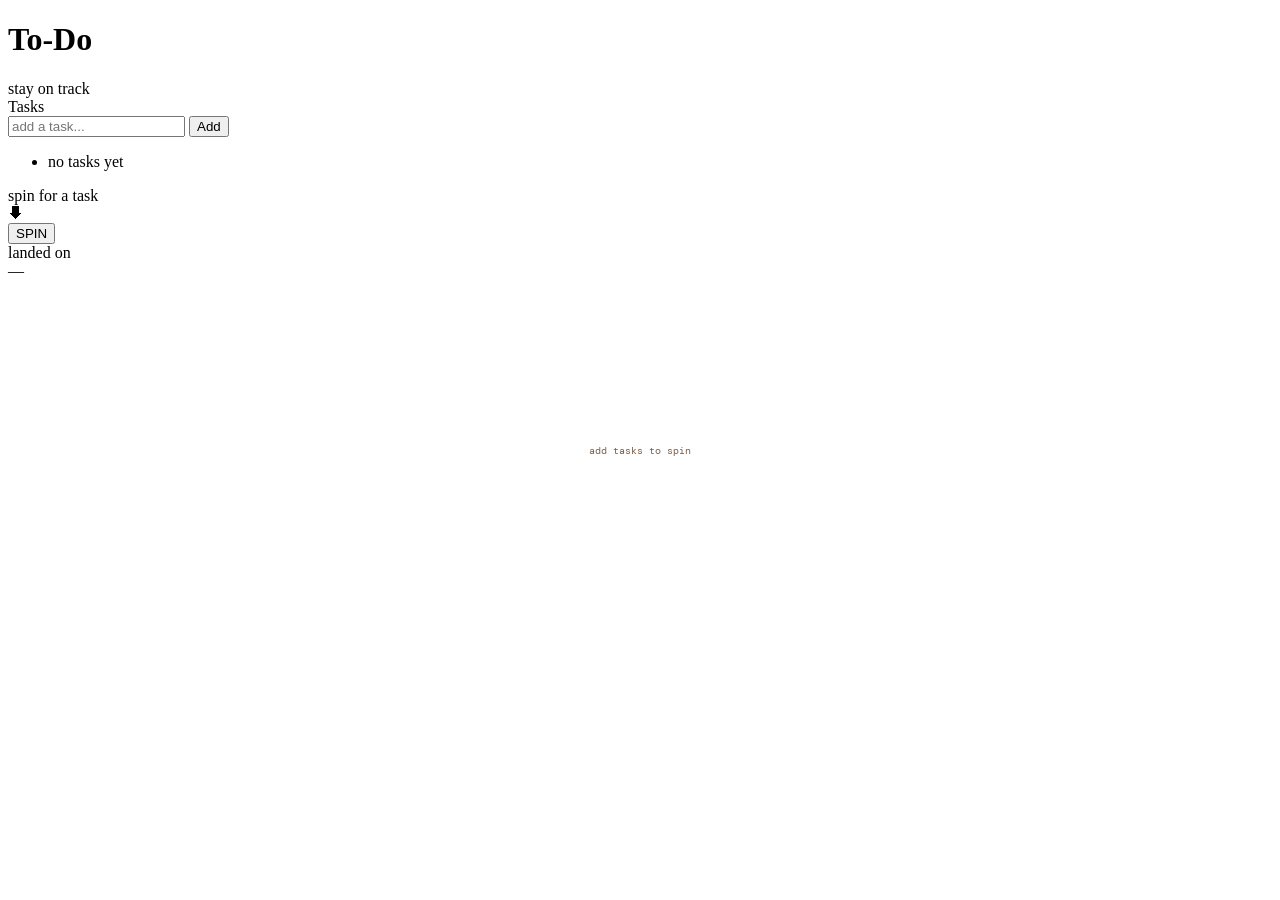
==== planner/index.html @ 88d38b34 "making pages, creating the structure" ====
<!DOCTYPE html>
<html lang="en">
<head>
  <meta charset="UTF-8">
  <title>To-Do</title>
  <meta name="viewport" content="width=device-width, initial-scale=1.0">
  <link href="https://fonts.googleapis.com/css2?family=Playfair+Display:wght@700&family=DM+Mono:wght@400;500&display=swap" rel="stylesheet">
  <link rel="stylesheet" href="style.css">
</head>
<body>

<header>
  <h1>To-Do</h1>
  <span>stay on track</span>
</header>

<div class="layout">

  <!-- TODO LIST -->
  <div class="todo-panel">
    <div>
      <div class="section-label">Tasks</div>
      <div class="add-row">
        <input type="text" id="todo-input" placeholder="add a task..." />
        <button onclick="addTodo()">Add</button>
      </div>
    </div>
    <ul class="todo-list" id="todo-list">
      <li class="empty-state" id="empty-msg">no tasks yet</li>
    </ul>
  </div>

  <!-- WHEEL -->
  <div class="wheel-panel">
    <div class="section-label">spin for a task</div>

    <div class="wheel-wrap">
      <div class="wheel-arrow">🡇</div>
      <div class="wheel" id="wheel"></div>
      <button id="spin-btn" onclick="spinWheel()">SPIN</button>
    </div>

    <div class="result-box">
      <div class="result-label">landed on</div>
      <div class="result-text" id="result-text">—</div>
    </div>
  </div>

</div>

<script src="script.js"></script>
</body>
</html>
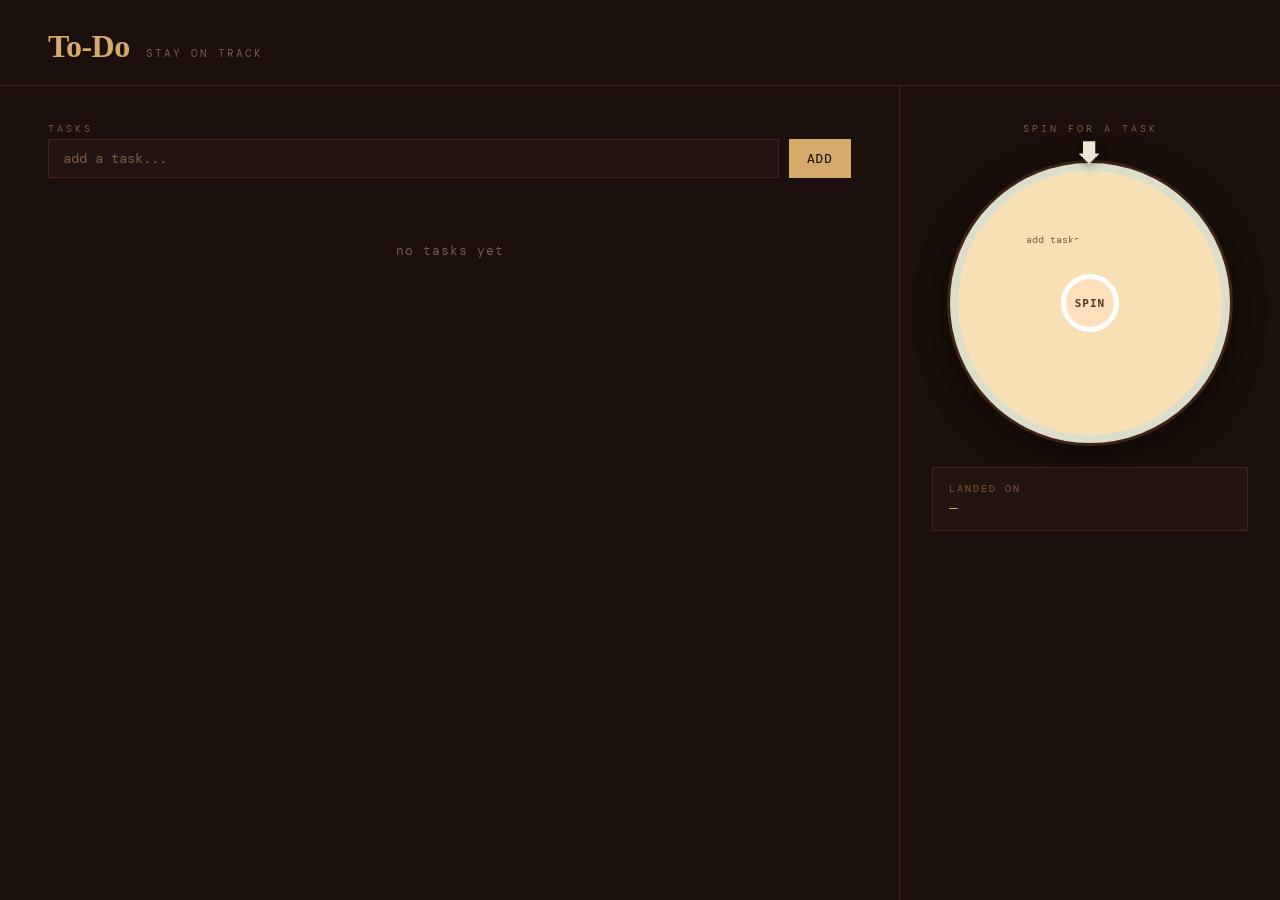
==== commit 7d3e19c9: "changes" ====
--- a/planner/index.html
+++ b/planner/index.html
@@ -5,7 +5,7 @@
   <title>To-Do</title>
   <meta name="viewport" content="width=device-width, initial-scale=1.0">
   <link href="https://fonts.googleapis.com/css2?family=Playfair+Display:wght@700&family=DM+Mono:wght@400;500&display=swap" rel="stylesheet">
-  <link rel="stylesheet" href="style.css">
+  <link rel="stylesheet" href="/planner/style/base.css">
 </head>
 <body>
 
@@ -48,6 +48,6 @@
 
 </div>
 
-<script src="script.js"></script>
+<script src="/planner/script.js"></script>
 </body>
 </html>
--- a/planner/style/base.css
+++ b/planner/style/base.css
@@ -0,0 +1,336 @@
+*, *::before, *::after { box-sizing: border-box; margin: 0; padding: 0; }
+
+:root {
+  --bg: #1a0f0a;
+  --panel: #221510;
+  --border: #3d2318;
+  --cream: #f0e6d3;
+  --warm: #d4a96a;
+  --accent: #c0392b;
+  --muted: #7a5c45;
+  --wheel-light: rgb(247, 224, 179);
+  --wheel-dark: rgb(249, 240, 228);
+}
+
+body {
+  background-color: var(--bg);
+  color: var(--cream);
+  font-family: 'DM Mono', monospace;
+  min-height: 100vh;
+  display: flex;
+  flex-direction: column;
+}
+
+header {
+  padding: 28px 48px 20px;
+  border-bottom: 1px solid var(--border);
+  display: flex;
+  align-items: baseline;
+  gap: 16px;
+}
+
+header h1 {
+  font-family: 'Playfair Display', serif;
+  font-size: 2rem;
+  color: var(--warm);
+  letter-spacing: -0.5px;
+}
+
+header span {
+  font-size: 0.7rem;
+  color: var(--muted);
+  letter-spacing: 2px;
+  text-transform: uppercase;
+}
+
+.layout {
+  display: flex;
+  flex: 1;
+  gap: 0;
+}
+
+/* ── TODO LIST ── */
+.todo-panel {
+  flex: 1;
+  padding: 36px 48px;
+  border-right: 1px solid var(--border);
+  display: flex;
+  flex-direction: column;
+  gap: 24px;
+}
+
+.section-label {
+  font-size: 0.65rem;
+  letter-spacing: 3px;
+  text-transform: uppercase;
+  color: var(--muted);
+  margin-bottom: 4px;
+}
+
+.add-row {
+  display: flex;
+  gap: 10px;
+}
+
+.add-row input {
+  flex: 1;
+  background: var(--panel);
+  border: 1px solid var(--border);
+  color: var(--cream);
+  font-family: 'DM Mono', monospace;
+  font-size: 0.85rem;
+  padding: 10px 14px;
+  outline: none;
+  transition: border-color 0.2s;
+}
+
+.add-row input::placeholder { color: var(--muted); }
+.add-row input:focus { border-color: var(--warm); }
+
+.add-row button {
+  background: var(--warm);
+  color: var(--bg);
+  border: none;
+  font-family: 'DM Mono', monospace;
+  font-size: 0.8rem;
+  font-weight: 500;
+  padding: 10px 18px;
+  cursor: pointer;
+  letter-spacing: 1px;
+  text-transform: uppercase;
+  transition: background 0.2s;
+}
+
+.add-row button:hover { background: var(--cream); }
+
+.todo-list {
+  list-style: none;
+  display: flex;
+  flex-direction: column;
+  gap: 6px;
+  flex: 1;
+  overflow-y: auto;
+}
+
+.todo-item {
+  display: flex;
+  align-items: center;
+  gap: 12px;
+  padding: 12px 14px;
+  background: var(--panel);
+  border: 1px solid var(--border);
+  transition: border-color 0.2s, opacity 0.2s;
+  animation: slideIn 0.2s ease;
+}
+
+@keyframes slideIn {
+  from { opacity: 0; transform: translateY(-6px); }
+  to   { opacity: 1; transform: translateY(0); }
+}
+
+.todo-item:hover { border-color: var(--muted); }
+.todo-item.done { opacity: 0.45; }
+
+.todo-item input[type="checkbox"] {
+  appearance: none;
+  width: 16px;
+  height: 16px;
+  border: 1px solid var(--muted);
+  background: transparent;
+  cursor: pointer;
+  flex-shrink: 0;
+  position: relative;
+  transition: background 0.15s, border-color 0.15s;
+}
+
+.todo-item input[type="checkbox"]:checked {
+  background: var(--warm);
+  border-color: var(--warm);
+}
+
+.todo-item input[type="checkbox"]:checked::after {
+  content: '✓';
+  position: absolute;
+  top: 50%; left: 50%;
+  transform: translate(-50%, -50%);
+  font-size: 10px;
+  color: var(--bg);
+}
+
+.todo-text {
+  flex: 1;
+  font-size: 0.85rem;
+  color: var(--cream);
+  transition: color 0.2s;
+}
+
+.todo-item.done .todo-text {
+  text-decoration: line-through;
+  color: var(--muted);
+}
+
+.del-btn {
+  background: none;
+  border: none;
+  color: var(--muted);
+  cursor: pointer;
+  font-size: 1rem;
+  line-height: 1;
+  padding: 2px 4px;
+  opacity: 0;
+  transition: opacity 0.15s, color 0.15s;
+}
+
+.todo-item:hover .del-btn { opacity: 1; }
+.del-btn:hover { color: var(--accent); }
+
+.empty-state {
+  color: var(--muted);
+  font-size: 0.8rem;
+  text-align: center;
+  padding: 40px 0;
+  letter-spacing: 1px;
+}
+
+/* ── WHEEL PANEL ── */
+.wheel-panel {
+  width: 380px;
+  flex-shrink: 0;
+  padding: 36px 32px;
+  display: flex;
+  flex-direction: column;
+  align-items: center;
+  gap: 24px;
+}
+
+.wheel-wrap {
+  position: relative;
+  width: 280px;
+  height: 280px;
+  flex-shrink: 0;
+}
+
+.wheel-arrow {
+  position: absolute;
+  top: -22px;
+  left: 50%;
+  transform: translateX(-50%);
+  font-size: 28px;
+  z-index: 10;
+  filter: drop-shadow(0 2px 4px rgba(0,0,0,0.5));
+  line-height: 1;
+}
+
+.wheel {
+  width: 280px;
+  height: 280px;
+  background-color: var(--wheel-light);
+  border-radius: 50%;
+  border: 8px solid #ddc;
+  position: relative;
+  overflow: hidden;
+  transition: transform 5s ease-out;
+  box-shadow: 0 0 0 3px var(--border), 0 8px 32px rgba(0,0,0,0.5);
+}
+
+.wheel div {
+  position: absolute;
+  width: 90%;
+  height: 52%;
+  left: 50%;
+  bottom: 50%;
+  transform-origin: bottom left;
+  clip-path: polygon(100% 0, 0 100%, 0 0);
+}
+
+.wheel div span {
+  position: absolute;
+  left: 20%;
+  bottom: 50%;
+  transform-origin: left;
+  font-size: 8px;
+  font-weight: bold;
+  font-family: 'DM Mono', monospace;
+  color: #3d1f10;
+  white-space: nowrap;
+}
+
+.w1 { background-color: var(--wheel-light); transform: rotate(0deg); }
+.w1 span { transform: translateX(-50%); }
+.w2 { background-color: var(--wheel-dark); transform: rotate(60deg); }
+.w2 span { transform: translateX(-50%); }
+.w3 { background-color: var(--wheel-light); transform: rotate(120deg); }
+.w3 span { transform: translateX(-50%); }
+.w4 { background-color: var(--wheel-dark); transform: rotate(180deg); }
+.w4 span { transform: translateX(-50%); }
+.w5 { background-color: var(--wheel-light); transform: rotate(240deg); }
+.w5 span { transform: translateX(-50%); }
+.w6 { background-color: var(--wheel-dark); transform: rotate(300deg); }
+.w6 span { transform: translateX(-50%); }
+
+#spin-btn {
+  position: absolute;
+  top: 50%; left: 50%;
+  transform: translate(-50%, -50%);
+  z-index: 10;
+  background-color: #ffdfbd;
+  text-transform: uppercase;
+  border: 5px solid #fff;
+  font-weight: bold;
+  font-size: 11px;
+  color: #5d3126;
+  width: 58px;
+  height: 58px;
+  font-family: 'DM Mono', monospace;
+  border-radius: 50%;
+  cursor: pointer;
+  outline: none;
+  letter-spacing: 1px;
+  transition: transform 0.1s;
+}
+
+#spin-btn:active { transform: translate(-50%, -50%) scale(0.95); }
+
+.result-box {
+  width: 100%;
+  background: var(--panel);
+  border: 1px solid var(--border);
+  padding: 14px 16px;
+  min-height: 58px;
+  display: flex;
+  flex-direction: column;
+  gap: 4px;
+}
+
+.result-label {
+  font-size: 0.6rem;
+  letter-spacing: 2px;
+  text-transform: uppercase;
+  color: var(--muted);
+}
+
+.result-text {
+  font-size: 0.9rem;
+  color: var(--warm);
+  font-weight: 500;
+  min-height: 1.2em;
+  transition: opacity 0.3s;
+}
+
+.add-from-wheel {
+  width: 100%;
+  background: transparent;
+  border: 1px solid var(--warm);
+  color: var(--warm);
+  font-family: 'DM Mono', monospace;
+  font-size: 0.75rem;
+  padding: 9px;
+  cursor: pointer;
+  text-transform: uppercase;
+  letter-spacing: 1px;
+  transition: background 0.2s, color 0.2s;
+  display: none;
+}
+
+.add-from-wheel:hover { background: var(--warm); color: var(--bg); }
+.add-from-wheel.visible { display: block; }
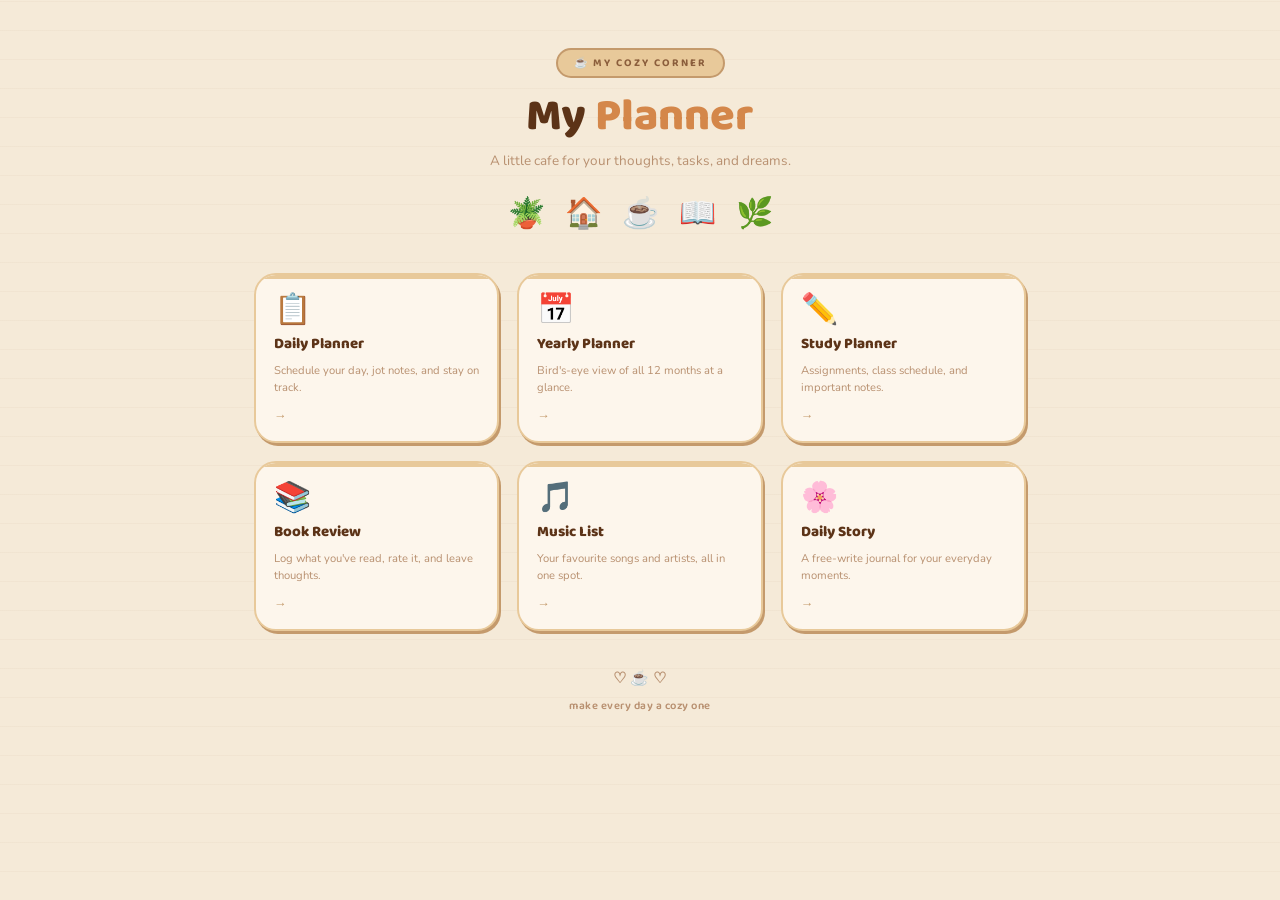
==== commit 644ce456: "made opening page" ====
--- a/planner/index.html
+++ b/planner/index.html
@@ -2,52 +2,244 @@
 <html lang="en">
 <head>
   <meta charset="UTF-8">
-  <title>To-Do</title>
+  <title>My Planner</title>
   <meta name="viewport" content="width=device-width, initial-scale=1.0">
-  <link href="https://fonts.googleapis.com/css2?family=Playfair+Display:wght@700&family=DM+Mono:wght@400;500&display=swap" rel="stylesheet">
-  <link rel="stylesheet" href="/planner/style/base.css">
+  <link rel="stylesheet" href="style/base.css">
+  <link rel="stylesheet" href="style/components.css">
+  <style>
+    /* ── INDEX-ONLY STYLES ── */
+    body {
+      padding-bottom: 60px;
+    }
+
+    .hero {
+      text-align: center;
+      padding: 48px 24px 36px;
+      position: relative;
+    }
+
+    .hero-tag {
+      display: inline-block;
+      background: var(--tan);
+      border: 2px solid var(--brown-light);
+      border-radius: var(--radius-pill);
+      padding: 4px 16px;
+      font-family: var(--font-display);
+      font-size: 0.72rem;
+      font-weight: 700;
+      letter-spacing: 2px;
+      text-transform: uppercase;
+      color: var(--brown-mid);
+      margin-bottom: 14px;
+    }
+
+    .hero h1 {
+      font-family: var(--font-display);
+      font-size: 3rem;
+      font-weight: 800;
+      color: var(--brown);
+      line-height: 1.1;
+      margin-bottom: 8px;
+    }
+
+    .hero h1 span {
+      color: var(--accent);
+    }
+
+    .hero p {
+      font-size: 0.9rem;
+      color: var(--muted);
+      max-width: 340px;
+      margin: 0 auto 28px;
+      line-height: 1.6;
+    }
+
+    /* cafe illustration row */
+    .hero-illo {
+      display: flex;
+      justify-content: center;
+      align-items: flex-end;
+      gap: 20px;
+      margin-bottom: 8px;
+      font-size: 2rem;
+      line-height: 1;
+    }
+
+    /* ── GRID ── */
+    .planner-grid {
+      display: grid;
+      grid-template-columns: repeat(3, 1fr);
+      gap: 18px;
+      max-width: 820px;
+      margin: 0 auto;
+      padding: 0 24px;
+    }
+
+    @media (max-width: 640px) {
+      .planner-grid { grid-template-columns: repeat(2, 1fr); }
+      .hero h1 { font-size: 2.2rem; }
+    }
+
+    /* ── PAGE CARD ── */
+    .page-card {
+      background: var(--cream-light);
+      border: 2px solid var(--tan);
+      border-radius: var(--radius-lg);
+      padding: 20px 18px 16px;
+      text-decoration: none;
+      color: var(--brown);
+      display: flex;
+      flex-direction: column;
+      gap: 10px;
+      box-shadow: var(--shadow-card);
+      transition: transform 0.18s, box-shadow 0.18s, background 0.15s;
+      position: relative;
+      overflow: hidden;
+      cursor: pointer;
+    }
+
+    .page-card:hover {
+      transform: translate(-2px, -3px);
+      box-shadow: var(--shadow-lift);
+      background: var(--warm-white);
+    }
+
+    .page-card:active {
+      transform: translate(0, 0);
+      box-shadow: var(--shadow-card);
+    }
+
+    /* accent stripe at top */
+    .page-card::before {
+      content: '';
+      position: absolute;
+      top: 0; left: 0; right: 0;
+      height: 4px;
+      background: var(--tan);
+      border-radius: var(--radius-lg) var(--radius-lg) 0 0;
+      transition: background 0.2s;
+    }
+
+    .page-card:hover::before { background: var(--accent); }
+
+    .card-icon {
+      font-size: 2rem;
+      line-height: 1;
+    }
+
+    .card-name {
+      font-family: var(--font-display);
+      font-size: 1rem;
+      font-weight: 800;
+      color: var(--brown);
+      line-height: 1.2;
+    }
+
+    .card-desc {
+      font-size: 0.75rem;
+      color: var(--muted);
+      line-height: 1.5;
+    }
+
+    .card-arrow {
+      font-size: 0.85rem;
+      color: var(--brown-light);
+      margin-top: auto;
+      transition: color 0.15s, transform 0.15s;
+      display: inline-block;
+    }
+
+    .page-card:hover .card-arrow {
+      color: var(--accent);
+      transform: translateX(3px);
+    }
+
+    /* ── FOOTER ── */
+    .site-footer {
+      text-align: center;
+      padding: 36px 24px 20px;
+      font-size: 0.75rem;
+      color: var(--muted);
+      font-family: var(--font-display);
+      font-weight: 600;
+      letter-spacing: 0.5px;
+    }
+
+    .site-footer .hearts {
+      font-size: 1rem;
+      display: block;
+      margin-bottom: 6px;
+    }
+  </style>
 </head>
 <body>
 
-<header>
-  <h1>To-Do</h1>
-  <span>stay on track</span>
-</header>
-
-<div class="layout">
-
-  <!-- TODO LIST -->
-  <div class="todo-panel">
-    <div>
-      <div class="section-label">Tasks</div>
-      <div class="add-row">
-        <input type="text" id="todo-input" placeholder="add a task..." />
-        <button onclick="addTodo()">Add</button>
-      </div>
-    </div>
-    <ul class="todo-list" id="todo-list">
-      <li class="empty-state" id="empty-msg">no tasks yet</li>
-    </ul>
-  </div>
-
-  <!-- WHEEL -->
-  <div class="wheel-panel">
-    <div class="section-label">spin for a task</div>
-
-    <div class="wheel-wrap">
-      <div class="wheel-arrow">🡇</div>
-      <div class="wheel" id="wheel"></div>
-      <button id="spin-btn" onclick="spinWheel()">SPIN</button>
-    </div>
-
-    <div class="result-box">
-      <div class="result-label">landed on</div>
-      <div class="result-text" id="result-text">—</div>
+  <!-- HERO -->
+  <div class="hero fade-up">
+    <div class="hero-tag">☕ my cozy corner</div>
+    <h1>My <span>Planner</span></h1>
+    <p>A little cafe for your thoughts, tasks, and dreams.</p>
+    <div class="hero-illo">
+      <span>🪴</span>
+      <span>🏠</span>
+      <span>☕</span>
+      <span>📖</span>
+      <span>🌿</span>
     </div>
   </div>
 
-</div>
-
-<script src="/planner/script.js"></script>
+  <!-- PAGE CARDS GRID -->
+  <div class="planner-grid stagger">
+
+    <a class="page-card" href="pages/daily.html">
+      <div class="card-icon">📋</div>
+      <div class="card-name">Daily Planner</div>
+      <div class="card-desc">Schedule your day, jot notes, and stay on track.</div>
+      <span class="card-arrow">→</span>
+    </a>
+
+    <a class="page-card" href="pages/yearly.html">
+      <div class="card-icon">📅</div>
+      <div class="card-name">Yearly Planner</div>
+      <div class="card-desc">Bird's-eye view of all 12 months at a glance.</div>
+      <span class="card-arrow">→</span>
+    </a>
+
+    <a class="page-card" href="pages/study.html">
+      <div class="card-icon">✏️</div>
+      <div class="card-name">Study Planner</div>
+      <div class="card-desc">Assignments, class schedule, and important notes.</div>
+      <span class="card-arrow">→</span>
+    </a>
+
+    <a class="page-card" href="pages/book-review.html">
+      <div class="card-icon">📚</div>
+      <div class="card-name">Book Review</div>
+      <div class="card-desc">Log what you've read, rate it, and leave thoughts.</div>
+      <span class="card-arrow">→</span>
+    </a>
+
+    <a class="page-card" href="pages/music-list.html">
+      <div class="card-icon">🎵</div>
+      <div class="card-name">Music List</div>
+      <div class="card-desc">Your favourite songs and artists, all in one spot.</div>
+      <span class="card-arrow">→</span>
+    </a>
+
+    <a class="page-card" href="pages/daily-story.html">
+      <div class="card-icon">🌸</div>
+      <div class="card-name">Daily Story</div>
+      <div class="card-desc">A free-write journal for your everyday moments.</div>
+      <span class="card-arrow">→</span>
+    </a>
+
+  </div>
+
+  <!-- FOOTER -->
+  <footer class="site-footer">
+    <span class="hearts">♡ ☕ ♡</span>
+    make every day a cozy one
+  </footer>
+
 </body>
 </html>
--- a/planner/style/base.css
+++ b/planner/style/base.css
@@ -1,336 +1,267 @@
-*, *::before, *::after { box-sizing: border-box; margin: 0; padding: 0; }
-
+@import url('https://fonts.googleapis.com/css2?family=Baloo+2:wght@400;600;700;800&family=Nunito:wght@400;600;700&display=swap');
+
+/* ── TOKENS ── */
 :root {
-  --bg: #1a0f0a;
-  --panel: #221510;
-  --border: #3d2318;
-  --cream: #f0e6d3;
-  --warm: #d4a96a;
-  --accent: #c0392b;
-  --muted: #7a5c45;
-  --wheel-light: rgb(247, 224, 179);
-  --wheel-dark: rgb(249, 240, 228);
-}
+  --cream:       #f5ead8;
+  --cream-dark:  #edd9b8;
+  --cream-light: #fdf6ec;
+  --brown:       #5c3317;
+  --brown-mid:   #8b5e3c;
+  --brown-light: #c49a6c;
+  --tan:         #e8c99a;
+  --tan-light:   #f0dfc0;
+  --warm-white:  #fefaf4;
+  --accent:      #d4874a;
+  --muted:       #b89070;
+
+  --radius-sm:   8px;
+  --radius-md:   14px;
+  --radius-lg:   22px;
+  --radius-pill: 999px;
+
+  --shadow-card: 2px 3px 0px var(--brown-light);
+  --shadow-lift: 3px 5px 0px var(--brown-mid);
+
+  --font-display: 'Baloo 2', cursive;
+  --font-body:    'Nunito', sans-serif;
+}
+
+/* ── RESET ── */
+*, *::before, *::after {
+  box-sizing: border-box;
+  margin: 0;
+  padding: 0;
+}
+
+html { font-size: 15px; }
 
 body {
-  background-color: var(--bg);
-  color: var(--cream);
-  font-family: 'DM Mono', monospace;
+  background-color: var(--cream);
+  color: var(--brown);
+  font-family: var(--font-body);
   min-height: 100vh;
-  display: flex;
-  flex-direction: column;
-}
-
-header {
-  padding: 28px 48px 20px;
-  border-bottom: 1px solid var(--border);
-  display: flex;
-  align-items: baseline;
-  gap: 16px;
-}
-
-header h1 {
-  font-family: 'Playfair Display', serif;
+  /* subtle paper texture via repeating gradient */
+  background-image:
+    repeating-linear-gradient(
+      0deg,
+      transparent,
+      transparent 28px,
+      rgba(140, 90, 50, 0.04) 28px,
+      rgba(140, 90, 50, 0.04) 29px
+    );
+}
+
+/* ── PAGE WRAPPER ── */
+.page {
+  max-width: 860px;
+  margin: 0 auto;
+  padding: 32px 24px 64px;
+}
+
+/* ── SHARED HEADER ── */
+.page-header {
+  display: flex;
+  align-items: center;
+  gap: 12px;
+  margin-bottom: 28px;
+}
+
+.page-header h1 {
+  font-family: var(--font-display);
   font-size: 2rem;
-  color: var(--warm);
-  letter-spacing: -0.5px;
-}
-
-header span {
-  font-size: 0.7rem;
+  font-weight: 800;
+  color: var(--brown);
+  line-height: 1.1;
+}
+
+.page-header .subtitle {
+  font-size: 0.75rem;
   color: var(--muted);
-  letter-spacing: 2px;
+  font-weight: 600;
+  letter-spacing: 1.5px;
   text-transform: uppercase;
 }
 
-.layout {
-  display: flex;
-  flex: 1;
-  gap: 0;
-}
-
-/* ── TODO LIST ── */
-.todo-panel {
-  flex: 1;
-  padding: 36px 48px;
-  border-right: 1px solid var(--border);
-  display: flex;
-  flex-direction: column;
-  gap: 24px;
-}
-
-.section-label {
-  font-size: 0.65rem;
-  letter-spacing: 3px;
-  text-transform: uppercase;
-  color: var(--muted);
-  margin-bottom: 4px;
-}
-
-.add-row {
-  display: flex;
-  gap: 10px;
-}
-
-.add-row input {
-  flex: 1;
-  background: var(--panel);
-  border: 1px solid var(--border);
-  color: var(--cream);
-  font-family: 'DM Mono', monospace;
+/* ── BACK NAV ── */
+.back-nav {
+  display: inline-flex;
+  align-items: center;
+  gap: 6px;
+  font-family: var(--font-display);
   font-size: 0.85rem;
-  padding: 10px 14px;
+  font-weight: 700;
+  color: var(--brown-mid);
+  text-decoration: none;
+  margin-bottom: 20px;
+  padding: 6px 14px;
+  background: var(--tan-light);
+  border: 2px solid var(--tan);
+  border-radius: var(--radius-pill);
+  transition: background 0.15s, transform 0.1s;
+}
+.back-nav:hover {
+  background: var(--tan);
+  transform: translateX(-2px);
+}
+
+/* ── CARD ── */
+.card {
+  background: var(--cream-light);
+  border: 2px solid var(--tan);
+  border-radius: var(--radius-lg);
+  padding: 20px;
+  box-shadow: var(--shadow-card);
+}
+
+.card-title {
+  font-family: var(--font-display);
+  font-size: 1rem;
+  font-weight: 800;
+  color: var(--brown);
+  margin-bottom: 14px;
+  display: flex;
+  align-items: center;
+  gap: 6px;
+}
+
+/* ── INPUT LINES ── */
+.line-input {
+  width: 100%;
+  border: none;
+  border-bottom: 1.5px dashed var(--brown-light);
+  background: transparent;
+  font-family: var(--font-body);
+  font-size: 0.85rem;
+  color: var(--brown);
+  padding: 5px 2px;
   outline: none;
   transition: border-color 0.2s;
-}
-
-.add-row input::placeholder { color: var(--muted); }
-.add-row input:focus { border-color: var(--warm); }
-
-.add-row button {
-  background: var(--warm);
-  color: var(--bg);
-  border: none;
-  font-family: 'DM Mono', monospace;
-  font-size: 0.8rem;
-  font-weight: 500;
-  padding: 10px 18px;
-  cursor: pointer;
-  letter-spacing: 1px;
-  text-transform: uppercase;
-  transition: background 0.2s;
-}
-
-.add-row button:hover { background: var(--cream); }
-
-.todo-list {
-  list-style: none;
+  display: block;
+  margin-bottom: 8px;
+}
+.line-input:focus { border-bottom-color: var(--accent); }
+.line-input::placeholder { color: var(--muted); opacity: 0.7; }
+
+.lined-block {
   display: flex;
   flex-direction: column;
-  gap: 6px;
-  flex: 1;
-  overflow-y: auto;
-}
-
-.todo-item {
-  display: flex;
-  align-items: center;
-  gap: 12px;
-  padding: 12px 14px;
-  background: var(--panel);
-  border: 1px solid var(--border);
-  transition: border-color 0.2s, opacity 0.2s;
-  animation: slideIn 0.2s ease;
-}
-
-@keyframes slideIn {
-  from { opacity: 0; transform: translateY(-6px); }
-  to   { opacity: 1; transform: translateY(0); }
-}
-
-.todo-item:hover { border-color: var(--muted); }
-.todo-item.done { opacity: 0.45; }
-
-.todo-item input[type="checkbox"] {
+  gap: 0;
+}
+
+/* ── PILL LABEL ── */
+.pill-label {
+  display: inline-block;
+  background: var(--tan);
+  border: 1.5px solid var(--brown-light);
+  border-radius: var(--radius-pill);
+  padding: 3px 12px;
+  font-family: var(--font-display);
+  font-size: 0.7rem;
+  font-weight: 700;
+  color: var(--brown);
+  letter-spacing: 0.5px;
+}
+
+/* ── CHECKBOX ROW ── */
+.check-row {
+  display: flex;
+  align-items: center;
+  gap: 8px;
+  margin-bottom: 7px;
+}
+
+.check-row input[type="checkbox"] {
   appearance: none;
   width: 16px;
   height: 16px;
-  border: 1px solid var(--muted);
-  background: transparent;
+  border: 2px solid var(--brown-light);
+  border-radius: var(--radius-sm);
+  background: var(--cream-light);
   cursor: pointer;
   flex-shrink: 0;
   position: relative;
   transition: background 0.15s, border-color 0.15s;
 }
 
-.todo-item input[type="checkbox"]:checked {
-  background: var(--warm);
-  border-color: var(--warm);
-}
-
-.todo-item input[type="checkbox"]:checked::after {
+.check-row input[type="checkbox"]:checked {
+  background: var(--accent);
+  border-color: var(--accent);
+}
+
+.check-row input[type="checkbox"]:checked::after {
   content: '✓';
   position: absolute;
   top: 50%; left: 50%;
   transform: translate(-50%, -50%);
   font-size: 10px;
-  color: var(--bg);
-}
-
-.todo-text {
-  flex: 1;
-  font-size: 0.85rem;
-  color: var(--cream);
-  transition: color 0.2s;
-}
-
-.todo-item.done .todo-text {
-  text-decoration: line-through;
-  color: var(--muted);
-}
-
-.del-btn {
-  background: none;
+  color: white;
+  font-weight: bold;
+}
+
+.check-row .line-input {
+  margin-bottom: 0;
+}
+
+/* ── STAR RATING ── */
+.star-rating {
+  display: flex;
+  gap: 3px;
+}
+
+.star-rating .star {
+  font-size: 1.2rem;
+  color: var(--tan);
+  cursor: pointer;
+  transition: color 0.15s, transform 0.1s;
+  line-height: 1;
+}
+
+.star-rating .star:hover,
+.star-rating .star.filled {
+  color: var(--accent);
+  transform: scale(1.15);
+}
+
+/* ── SECTION DIVIDER ── */
+.section-divider {
   border: none;
-  color: var(--muted);
-  cursor: pointer;
-  font-size: 1rem;
+  border-top: 2px dashed var(--tan);
+  margin: 18px 0;
+}
+
+/* ── CAFE ILLUSTRATION (SVG inline helpers) ── */
+.cafe-icon {
+  display: inline-block;
+  font-size: 1.4rem;
   line-height: 1;
-  padding: 2px 4px;
-  opacity: 0;
-  transition: opacity 0.15s, color 0.15s;
-}
-
-.todo-item:hover .del-btn { opacity: 1; }
-.del-btn:hover { color: var(--accent); }
-
-.empty-state {
-  color: var(--muted);
-  font-size: 0.8rem;
-  text-align: center;
-  padding: 40px 0;
-  letter-spacing: 1px;
-}
-
-/* ── WHEEL PANEL ── */
-.wheel-panel {
-  width: 380px;
-  flex-shrink: 0;
-  padding: 36px 32px;
-  display: flex;
-  flex-direction: column;
-  align-items: center;
-  gap: 24px;
-}
-
-.wheel-wrap {
-  position: relative;
-  width: 280px;
-  height: 280px;
-  flex-shrink: 0;
-}
-
-.wheel-arrow {
-  position: absolute;
-  top: -22px;
-  left: 50%;
-  transform: translateX(-50%);
-  font-size: 28px;
-  z-index: 10;
-  filter: drop-shadow(0 2px 4px rgba(0,0,0,0.5));
-  line-height: 1;
-}
-
-.wheel {
-  width: 280px;
-  height: 280px;
-  background-color: var(--wheel-light);
-  border-radius: 50%;
-  border: 8px solid #ddc;
-  position: relative;
-  overflow: hidden;
-  transition: transform 5s ease-out;
-  box-shadow: 0 0 0 3px var(--border), 0 8px 32px rgba(0,0,0,0.5);
-}
-
-.wheel div {
-  position: absolute;
-  width: 90%;
-  height: 52%;
-  left: 50%;
-  bottom: 50%;
-  transform-origin: bottom left;
-  clip-path: polygon(100% 0, 0 100%, 0 0);
-}
-
-.wheel div span {
-  position: absolute;
-  left: 20%;
-  bottom: 50%;
-  transform-origin: left;
-  font-size: 8px;
-  font-weight: bold;
-  font-family: 'DM Mono', monospace;
-  color: #3d1f10;
-  white-space: nowrap;
-}
-
-.w1 { background-color: var(--wheel-light); transform: rotate(0deg); }
-.w1 span { transform: translateX(-50%); }
-.w2 { background-color: var(--wheel-dark); transform: rotate(60deg); }
-.w2 span { transform: translateX(-50%); }
-.w3 { background-color: var(--wheel-light); transform: rotate(120deg); }
-.w3 span { transform: translateX(-50%); }
-.w4 { background-color: var(--wheel-dark); transform: rotate(180deg); }
-.w4 span { transform: translateX(-50%); }
-.w5 { background-color: var(--wheel-light); transform: rotate(240deg); }
-.w5 span { transform: translateX(-50%); }
-.w6 { background-color: var(--wheel-dark); transform: rotate(300deg); }
-.w6 span { transform: translateX(-50%); }
-
-#spin-btn {
-  position: absolute;
-  top: 50%; left: 50%;
-  transform: translate(-50%, -50%);
-  z-index: 10;
-  background-color: #ffdfbd;
-  text-transform: uppercase;
-  border: 5px solid #fff;
-  font-weight: bold;
-  font-size: 11px;
-  color: #5d3126;
-  width: 58px;
-  height: 58px;
-  font-family: 'DM Mono', monospace;
-  border-radius: 50%;
-  cursor: pointer;
-  outline: none;
-  letter-spacing: 1px;
-  transition: transform 0.1s;
-}
-
-#spin-btn:active { transform: translate(-50%, -50%) scale(0.95); }
-
-.result-box {
-  width: 100%;
-  background: var(--panel);
-  border: 1px solid var(--border);
-  padding: 14px 16px;
-  min-height: 58px;
-  display: flex;
-  flex-direction: column;
-  gap: 4px;
-}
-
-.result-label {
-  font-size: 0.6rem;
-  letter-spacing: 2px;
-  text-transform: uppercase;
-  color: var(--muted);
-}
-
-.result-text {
-  font-size: 0.9rem;
-  color: var(--warm);
-  font-weight: 500;
-  min-height: 1.2em;
-  transition: opacity 0.3s;
-}
-
-.add-from-wheel {
-  width: 100%;
-  background: transparent;
-  border: 1px solid var(--warm);
-  color: var(--warm);
-  font-family: 'DM Mono', monospace;
-  font-size: 0.75rem;
-  padding: 9px;
-  cursor: pointer;
-  text-transform: uppercase;
-  letter-spacing: 1px;
-  transition: background 0.2s, color 0.2s;
-  display: none;
-}
-
-.add-from-wheel:hover { background: var(--warm); color: var(--bg); }
-.add-from-wheel.visible { display: block; }+}
+
+/* ── DECORATIVE DOTS ── */
+.dots::before {
+  content: '✦';
+  color: var(--accent);
+  margin-right: 6px;
+  font-size: 0.7rem;
+}
+
+/* ── ANIMATIONS ── */
+@keyframes fadeUp {
+  from { opacity: 0; transform: translateY(12px); }
+  to   { opacity: 1; transform: translateY(0); }
+}
+
+.fade-up {
+  animation: fadeUp 0.35s ease both;
+}
+
+/* stagger children */
+.stagger > * { animation: fadeUp 0.3s ease both; }
+.stagger > *:nth-child(1) { animation-delay: 0.05s; }
+.stagger > *:nth-child(2) { animation-delay: 0.10s; }
+.stagger > *:nth-child(3) { animation-delay: 0.15s; }
+.stagger > *:nth-child(4) { animation-delay: 0.20s; }
+.stagger > *:nth-child(5) { animation-delay: 0.25s; }
+.stagger > *:nth-child(6) { animation-delay: 0.30s; }
+.stagger > *:nth-child(7) { animation-delay: 0.35s; }
+.stagger > *:nth-child(8) { animation-delay: 0.40s; }
+.stagger > *:nth-child(9) { animation-delay: 0.45s; }
--- a/planner/style/components.css
+++ b/planner/style/components.css
@@ -0,0 +1,250 @@
+/* .stripes {
+    background-image: repeating-linear-gradient(
+        90deg,
+        rgba(224, 82, 67, 0.5) 0px,
+        rgba(224, 82, 67, 0.5) 40px,
+        transparent 40px,
+        transparent 80px
+      ),
+      repeating-linear-gradient(
+        0deg,
+        rgba(224, 82, 67, 0.5) 0px,
+        rgba(224, 82, 67, 0.5) 40px,
+        transparent 40px,
+        transparent 80px
+      ),
+      linear-gradient(90deg, hsl(250, 82%, 1%), hsl(250, 82%, 1%));
+  } */
+
+/* ── COMPONENTS ──
+   Requires base.css to be loaded first.
+   Import both in every page:
+     <link rel="stylesheet" href="../style/base.css">
+     <link rel="stylesheet" href="../style/components.css">
+*/
+
+/* ── TWO-COLUMN GRID ── */
+.col-2 {
+  display: grid;
+  grid-template-columns: 1fr 1fr;
+  gap: 16px;
+}
+
+.col-3 {
+  display: grid;
+  grid-template-columns: 1fr 1fr 1fr;
+  gap: 14px;
+}
+
+/* ── NOTES BLOCK ── */
+.notes-block {
+  background: var(--warm-white);
+  border: 1.5px solid var(--tan);
+  border-radius: var(--radius-md);
+  padding: 12px 14px;
+  min-height: 90px;
+}
+
+.notes-block textarea {
+  width: 100%;
+  height: 100%;
+  min-height: 70px;
+  background: transparent;
+  border: none;
+  outline: none;
+  resize: none;
+  font-family: var(--font-body);
+  font-size: 0.82rem;
+  color: var(--brown);
+  line-height: 1.8;
+  /* dashed line background */
+  background-image: repeating-linear-gradient(
+    transparent,
+    transparent 27px,
+    var(--tan-light) 27px,
+    var(--tan-light) 28px
+  );
+}
+
+.notes-block textarea::placeholder { color: var(--muted); opacity: 0.6; }
+
+/* ── PHOTO PLACEHOLDER ── */
+.photo-slot {
+  background: var(--tan-light);
+  border: 2px dashed var(--brown-light);
+  border-radius: var(--radius-md);
+  display: flex;
+  flex-direction: column;
+  align-items: center;
+  justify-content: center;
+  gap: 6px;
+  min-height: 120px;
+  color: var(--muted);
+  font-size: 0.75rem;
+  font-weight: 700;
+  font-family: var(--font-display);
+  letter-spacing: 0.5px;
+  cursor: pointer;
+  transition: background 0.2s;
+}
+.photo-slot:hover { background: var(--tan); }
+.photo-slot .icon { font-size: 1.6rem; }
+.photo-slot img {
+  width: 100%;
+  height: 100%;
+  object-fit: cover;
+  border-radius: calc(var(--radius-md) - 2px);
+}
+
+/* ── TABLE ROWS (for music list, travel, etc.) ── */
+.table-header {
+  display: flex;
+  gap: 10px;
+  margin-bottom: 6px;
+}
+
+.table-header .col-label {
+  flex: 1;
+  font-family: var(--font-display);
+  font-size: 0.68rem;
+  font-weight: 800;
+  letter-spacing: 1px;
+  text-transform: uppercase;
+  color: var(--brown-mid);
+  text-align: center;
+  background: var(--tan);
+  padding: 4px 8px;
+  border-radius: var(--radius-pill);
+}
+
+.table-row {
+  display: flex;
+  gap: 10px;
+  margin-bottom: 6px;
+  align-items: center;
+}
+
+.table-row .cell {
+  flex: 1;
+  border-bottom: 1.5px dashed var(--brown-light);
+  padding: 4px 4px;
+}
+
+.table-row .cell input {
+  width: 100%;
+  background: transparent;
+  border: none;
+  outline: none;
+  font-family: var(--font-body);
+  font-size: 0.82rem;
+  color: var(--brown);
+}
+
+.table-row .cell input::placeholder { color: var(--muted); opacity: 0.5; }
+
+.row-number {
+  width: 18px;
+  font-family: var(--font-display);
+  font-size: 0.7rem;
+  font-weight: 700;
+  color: var(--muted);
+  text-align: right;
+  flex-shrink: 0;
+}
+
+/* ── MONTH GRID (yearly planner) ── */
+.month-grid {
+  display: grid;
+  grid-template-columns: repeat(3, 1fr);
+  gap: 12px;
+}
+
+.month-card {
+  background: var(--warm-white);
+  border: 1.5px solid var(--tan);
+  border-radius: var(--radius-md);
+  padding: 10px;
+}
+
+.month-card .month-name {
+  font-family: var(--font-display);
+  font-size: 0.78rem;
+  font-weight: 800;
+  color: var(--brown);
+  margin-bottom: 6px;
+  text-align: center;
+}
+
+.month-card .day-grid {
+  display: grid;
+  grid-template-columns: repeat(7, 1fr);
+  gap: 2px;
+}
+
+.month-card .day {
+  font-size: 0.6rem;
+  text-align: center;
+  padding: 2px 1px;
+  border-radius: 4px;
+  color: var(--brown-mid);
+  cursor: pointer;
+  transition: background 0.15s;
+  line-height: 1.4;
+}
+
+.month-card .day:hover { background: var(--tan); }
+.month-card .day.marked { background: var(--accent); color: white; border-radius: 50%; }
+.month-card .day-header { color: var(--muted); font-weight: 700; cursor: default; }
+.month-card .day-header:hover { background: none; }
+
+/* ── CAFE STOREFONT SVG ── */
+.cafe-storefront {
+  display: flex;
+  justify-content: center;
+  margin: 8px 0;
+}
+
+/* ── TAG / BADGE ── */
+.tag {
+  display: inline-flex;
+  align-items: center;
+  gap: 4px;
+  background: var(--tan-light);
+  border: 1.5px solid var(--tan);
+  border-radius: var(--radius-pill);
+  padding: 3px 10px;
+  font-size: 0.7rem;
+  font-family: var(--font-display);
+  font-weight: 700;
+  color: var(--brown-mid);
+}
+
+/* ── BUTTON ── */
+.btn {
+  display: inline-flex;
+  align-items: center;
+  gap: 6px;
+  background: var(--accent);
+  color: white;
+  border: none;
+  border-radius: var(--radius-pill);
+  padding: 8px 18px;
+  font-family: var(--font-display);
+  font-size: 0.82rem;
+  font-weight: 700;
+  cursor: pointer;
+  box-shadow: 2px 2px 0 var(--brown-mid);
+  transition: transform 0.1s, box-shadow 0.1s;
+  letter-spacing: 0.3px;
+}
+
+.btn:hover { transform: translate(-1px, -1px); box-shadow: 3px 3px 0 var(--brown-mid); }
+.btn:active { transform: translate(1px, 1px); box-shadow: 1px 1px 0 var(--brown-mid); }
+
+.btn-ghost {
+  background: transparent;
+  color: var(--brown-mid);
+  border: 2px solid var(--tan);
+  box-shadow: 2px 2px 0 var(--tan);
+}
+.btn-ghost:hover { background: var(--tan-light); }
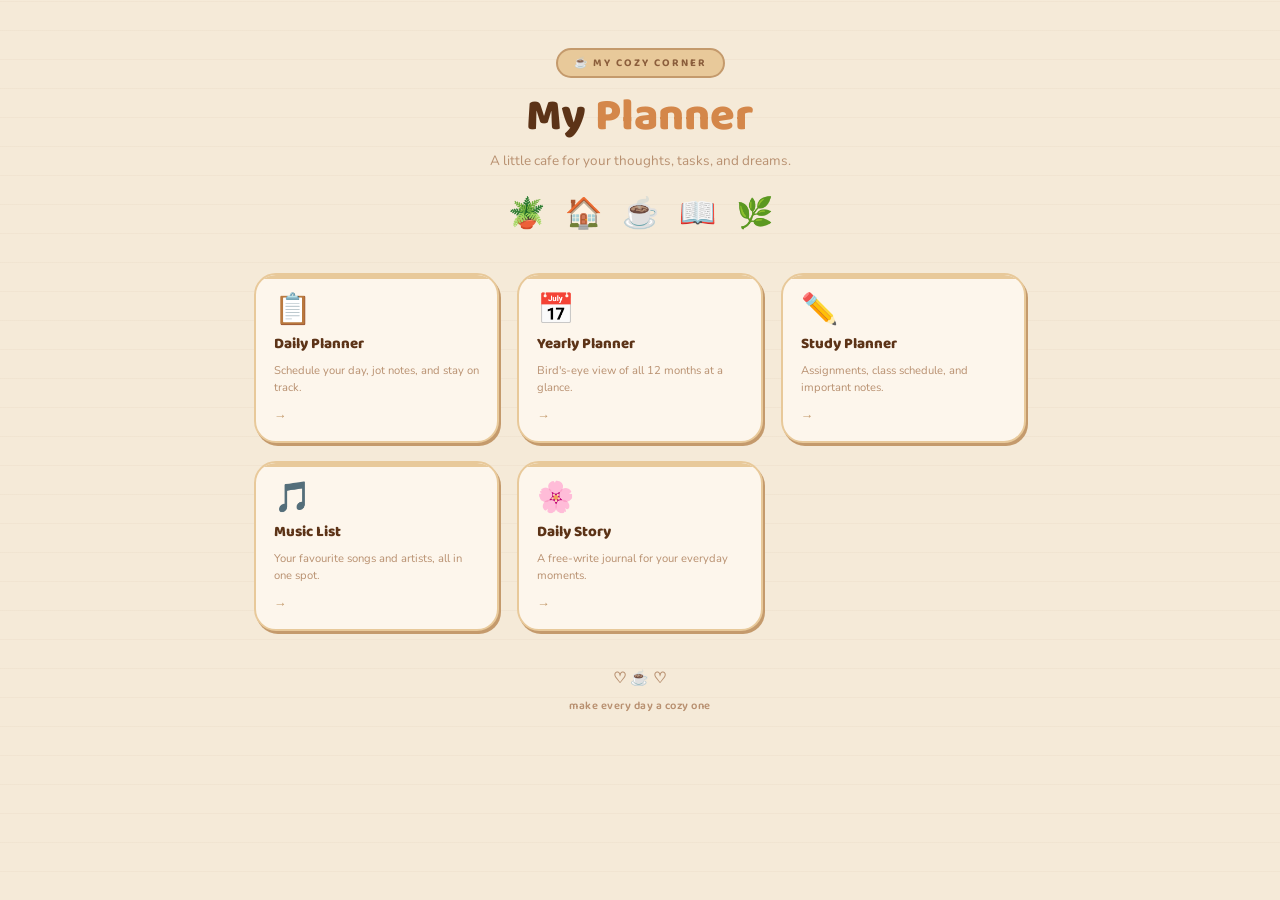
==== commit ff455521: "inner pages" ====
--- a/planner/index.html
+++ b/planner/index.html
@@ -212,13 +212,6 @@
       <span class="card-arrow">→</span>
     </a>
 
-    <a class="page-card" href="pages/book-review.html">
-      <div class="card-icon">📚</div>
-      <div class="card-name">Book Review</div>
-      <div class="card-desc">Log what you've read, rate it, and leave thoughts.</div>
-      <span class="card-arrow">→</span>
-    </a>
-
     <a class="page-card" href="pages/music-list.html">
       <div class="card-icon">🎵</div>
       <div class="card-name">Music List</div>
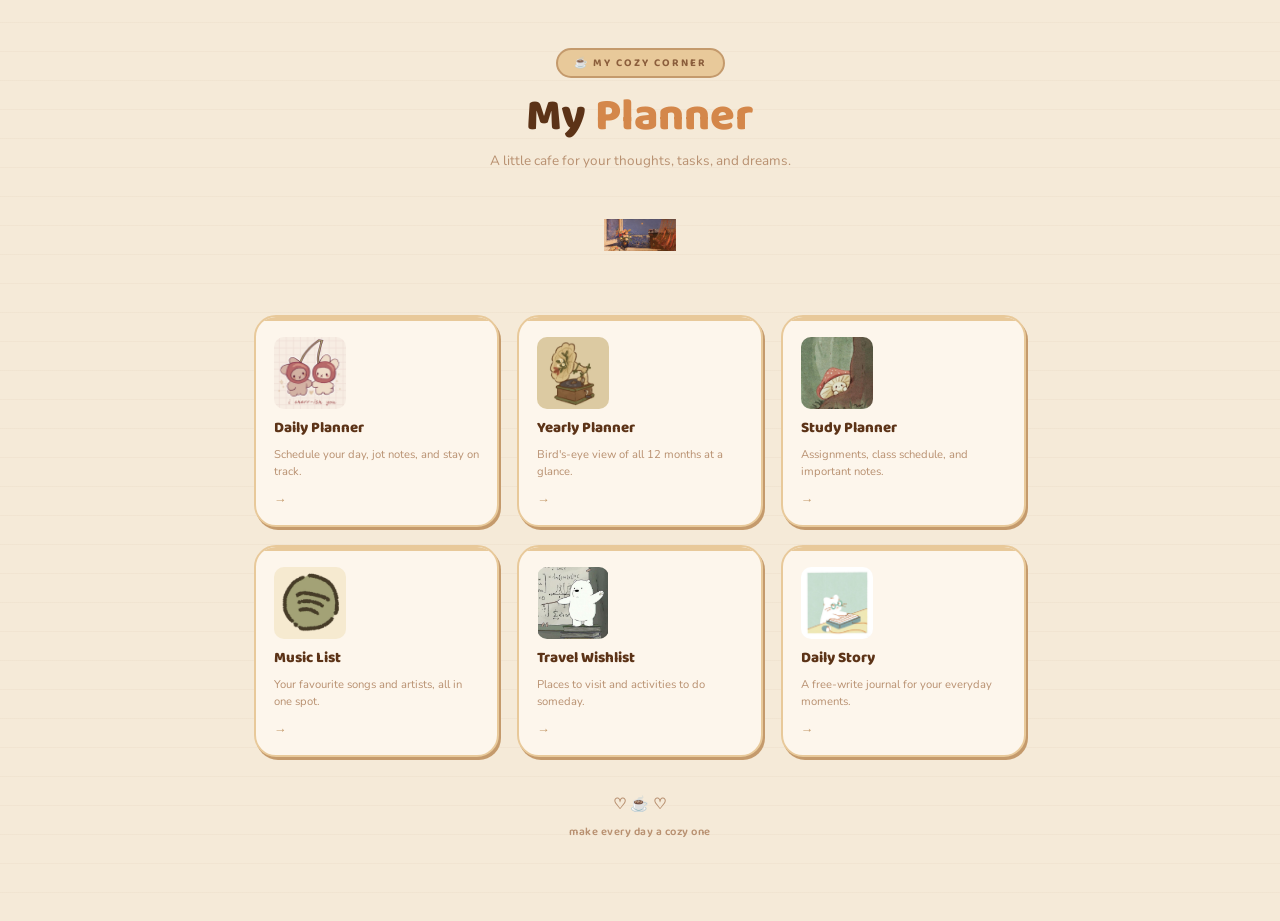
==== commit e22d0a9e: "adding images" ====
--- a/planner/index.html
+++ b/planner/index.html
@@ -123,8 +123,10 @@
     .page-card:hover::before { background: var(--accent); }
 
     .card-icon {
-      font-size: 2rem;
-      line-height: 1;
+      width: 72px;
+      height: 72px;
+      object-fit: contain;
+      border-radius: 10px;
     }
 
     .card-name {
@@ -180,11 +182,8 @@
     <h1>My <span>Planner</span></h1>
     <p>A little cafe for your thoughts, tasks, and dreams.</p>
     <div class="hero-illo">
-      <span>🪴</span>
-      <span>🏠</span>
-      <span>☕</span>
-      <span>📖</span>
-      <span>🌿</span>
+    <img class="card-icon" src="/planner/assets/illustration/aesthetic.png" width="1000"  height="200">
+
     </div>
   </div>
 
@@ -192,35 +191,42 @@
   <div class="planner-grid stagger">
 
     <a class="page-card" href="pages/daily.html">
-      <div class="card-icon">📋</div>
+      <img class="card-icon" src="/planner/assets/illustration/i-cherr-ish.png" alt="Daily Planner">
       <div class="card-name">Daily Planner</div>
       <div class="card-desc">Schedule your day, jot notes, and stay on track.</div>
       <span class="card-arrow">→</span>
     </a>
 
     <a class="page-card" href="pages/yearly.html">
-      <div class="card-icon">📅</div>
+      <img class="card-icon" src="/planner/assets/illustration/yearly.png" alt="Yearly Planner">
       <div class="card-name">Yearly Planner</div>
       <div class="card-desc">Bird's-eye view of all 12 months at a glance.</div>
       <span class="card-arrow">→</span>
     </a>
 
     <a class="page-card" href="pages/study.html">
-      <div class="card-icon">✏️</div>
+      <img class="card-icon" src="/planner/assets/illustration/p.png" alt="Study Planner">
       <div class="card-name">Study Planner</div>
       <div class="card-desc">Assignments, class schedule, and important notes.</div>
       <span class="card-arrow">→</span>
     </a>
 
     <a class="page-card" href="pages/music-list.html">
-      <div class="card-icon">🎵</div>
+      <img class="card-icon" src="/planner/assets/illustration/music.png" alt="Music List">
       <div class="card-name">Music List</div>
       <div class="card-desc">Your favourite songs and artists, all in one spot.</div>
       <span class="card-arrow">→</span>
     </a>
 
+    <a class="page-card" href="pages/travel.html">
+      <img class="card-icon" src="/planner/assets/illustration/ice-bear.png" alt="Travel Wishlist">
+      <div class="card-name">Travel Wishlist</div>
+      <div class="card-desc">Places to visit and activities to do someday.</div>
+      <span class="card-arrow">→</span>
+    </a>
+
     <a class="page-card" href="pages/daily-story.html">
-      <div class="card-icon">🌸</div>
+      <img class="card-icon" src="/planner/assets/illustration/angry-typing.png" alt="Daily Story">
       <div class="card-name">Daily Story</div>
       <div class="card-desc">A free-write journal for your everyday moments.</div>
       <span class="card-arrow">→</span>
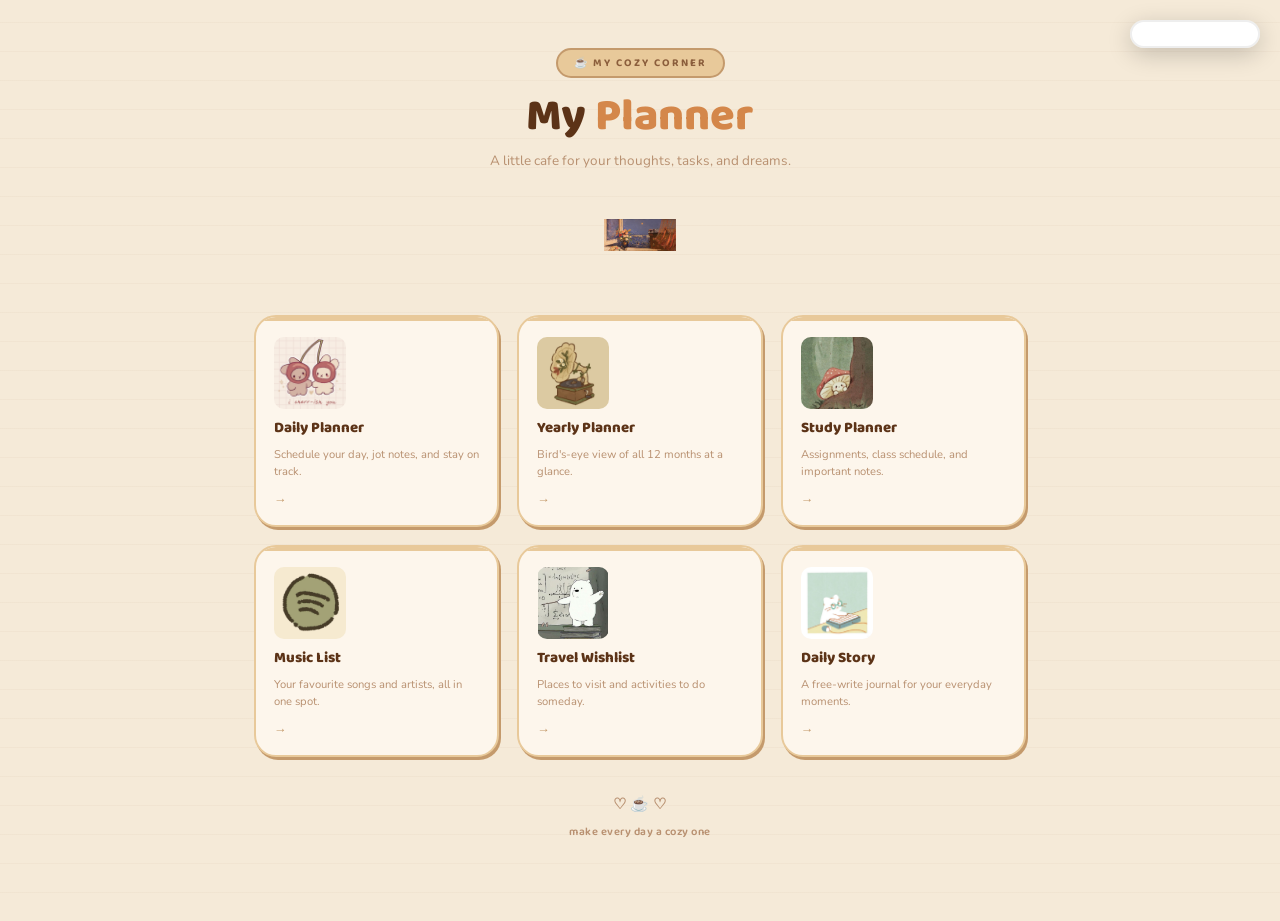
==== commit 00687dcf: "adding themes" ====
--- a/planner/index.html
+++ b/planner/index.html
@@ -240,5 +240,6 @@
     make every day a cozy one
   </footer>
 
+  <script src="script.js" defer></script>
 </body>
-</html>+</html>
